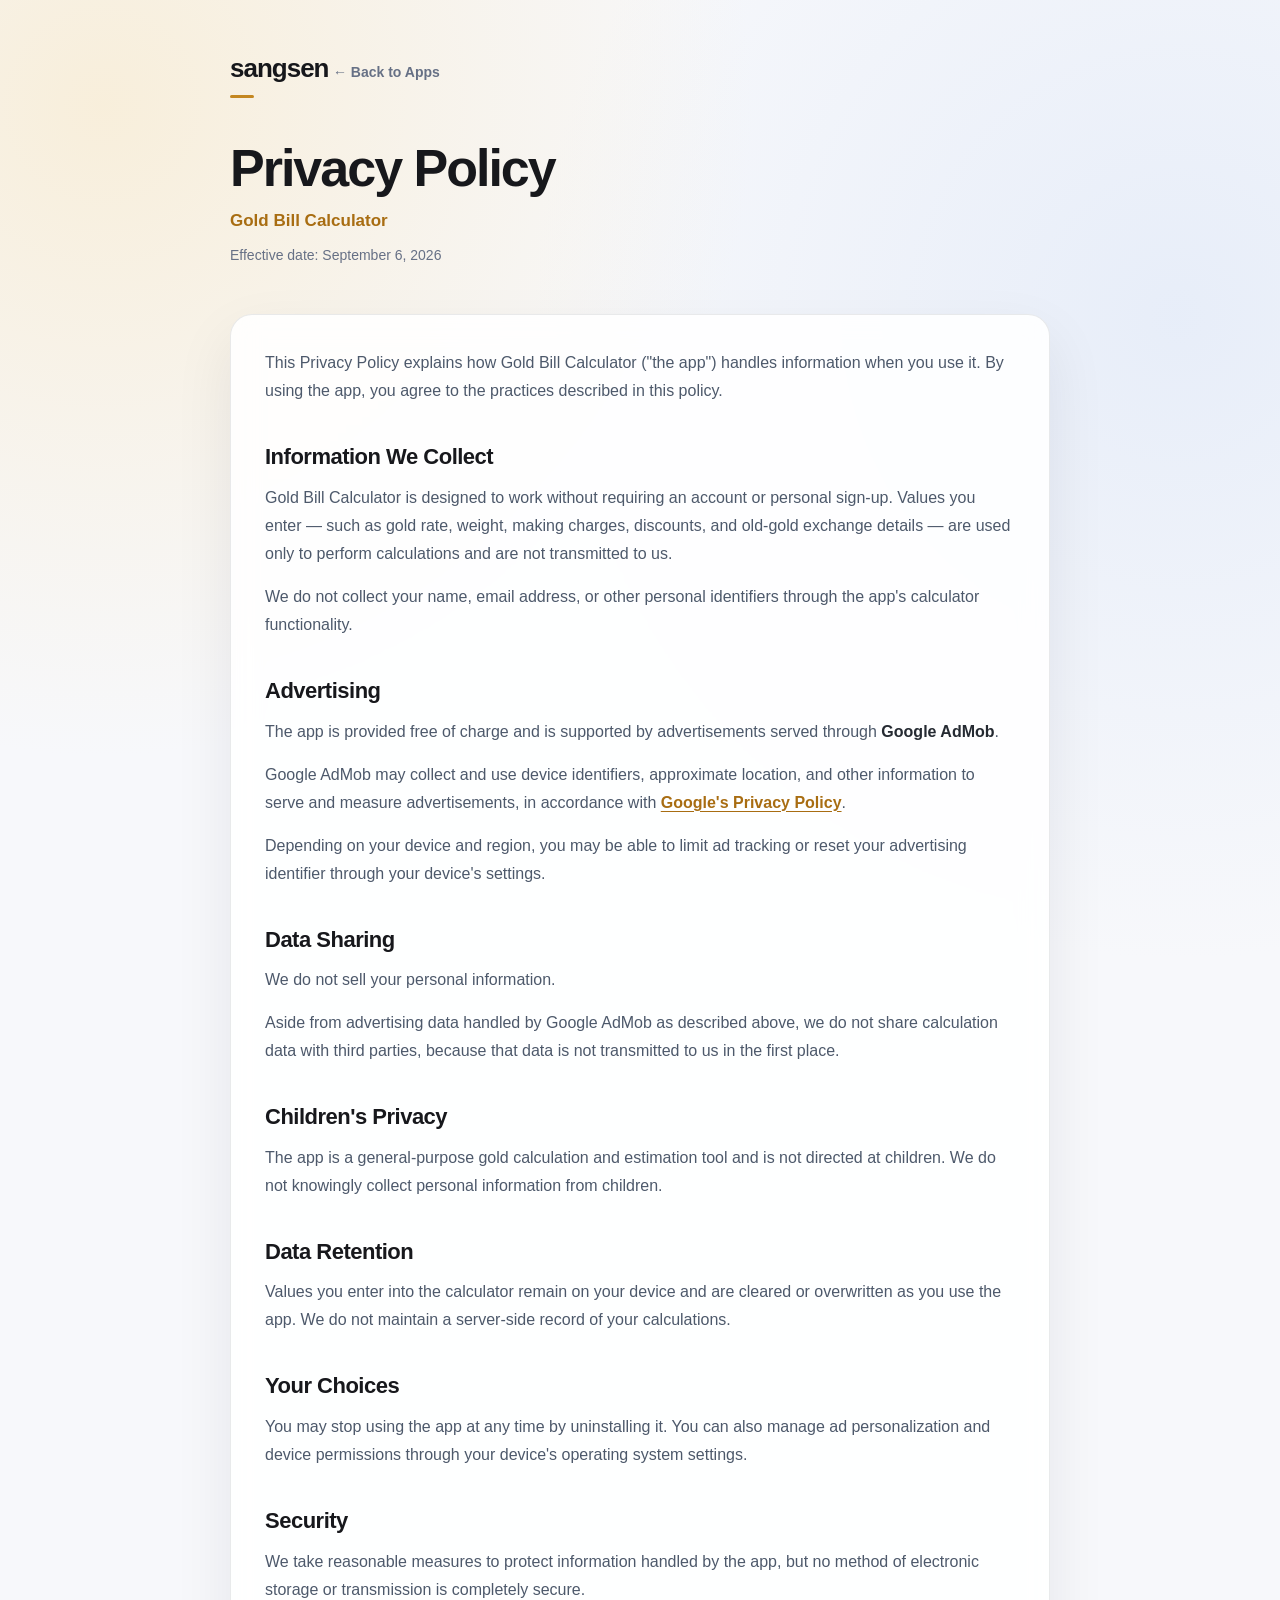
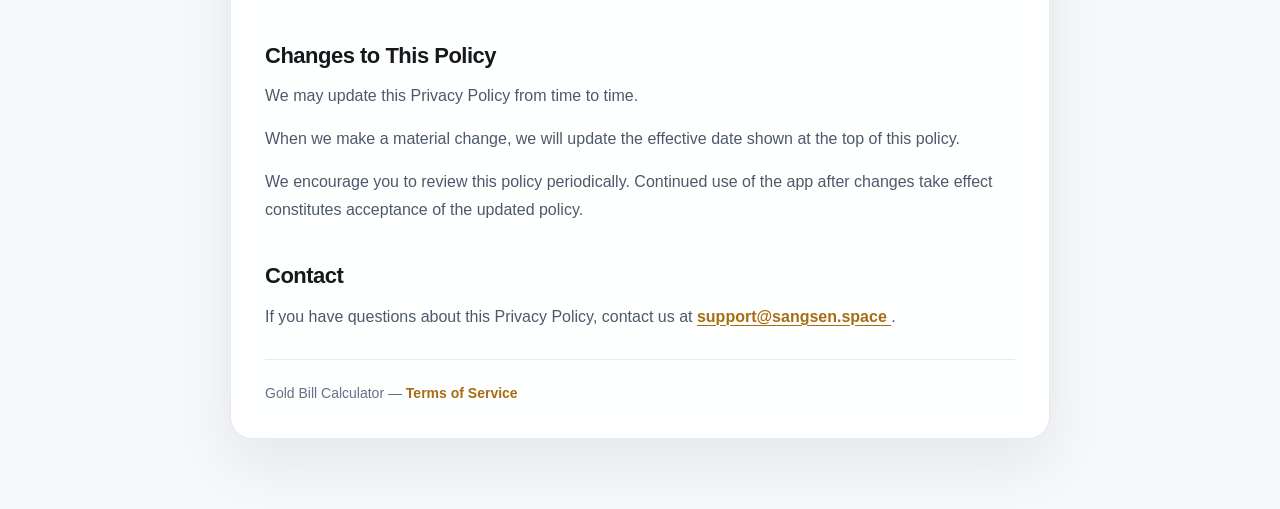
==== goldbillcalculator/privacy-policy.html @ 585979db "Add Gold Bill Calculator homepage entry with privacy policy and terms Adds index.html and style.css " ====
<!doctype html>
<html lang="en">

<head>
    <meta charset="utf-8">
    <meta name="viewport" content="width=device-width, initial-scale=1">

    <title>Privacy Policy — Gold Bill Calculator | sangsen</title>

    <meta
        name="description"
        content="Privacy Policy for Gold Bill Calculator by sangsen."
    >

    <link rel="stylesheet" href="../style.css">
</head>

<body>

<main class="legal-page">

    <header class="legal-header">

        <a class="legal-brand" href="/">
            sangsen
        </a>

        <a class="back-link" href="/">
            &larr; Back to Apps
        </a>

        <h1>
            Privacy Policy
        </h1>

        <p class="legal-app-name">
            Gold Bill Calculator
        </p>

        <p class="effective-date">
            Effective date: September 6, 2026
        </p>

    </header>


    <article class="legal-content">

        <p>
            This Privacy Policy explains how Gold Bill Calculator ("the app")
            handles information when you use it. By using the app, you agree
            to the practices described in this policy.
        </p>


        <h2>Information We Collect</h2>

        <p>
            Gold Bill Calculator is designed to work without requiring an
            account or personal sign-up. Values you enter — such as gold
            rate, weight, making charges, discounts, and old-gold exchange
            details — are used only to perform calculations and are not
            transmitted to us.
        </p>

        <p>
            We do not collect your name, email address, or other personal
            identifiers through the app's calculator functionality.
        </p>


        <h2>Advertising</h2>

        <p>
            The app is provided free of charge and is supported by
            advertisements served through <strong>Google AdMob</strong>.
        </p>

        <p>
            Google AdMob may collect and use device identifiers, approximate
            location, and other information to serve and measure
            advertisements, in accordance with
            <a href="https://policies.google.com/privacy">Google's Privacy Policy</a>.
        </p>

        <p>
            Depending on your device and region, you may be able to limit ad
            tracking or reset your advertising identifier through your
            device's settings.
        </p>


        <h2>Data Sharing</h2>

        <p>
            We do not sell your personal information.
        </p>

        <p>
            Aside from advertising data handled by Google AdMob as described
            above, we do not share calculation data with third parties,
            because that data is not transmitted to us in the first place.
        </p>


        <h2>Children's Privacy</h2>

        <p>
            The app is a general-purpose gold calculation and estimation tool
            and is not directed at children. We do not knowingly collect
            personal information from children.
        </p>


        <h2>Data Retention</h2>

        <p>
            Values you enter into the calculator remain on your device and
            are cleared or overwritten as you use the app. We do not maintain
            a server-side record of your calculations.
        </p>


        <h2>Your Choices</h2>

        <p>
            You may stop using the app at any time by uninstalling it. You
            can also manage ad personalization and device permissions through
            your device's operating system settings.
        </p>


        <h2>Security</h2>

        <p>
            We take reasonable measures to protect information handled by the
            app, but no method of electronic storage or transmission is
            completely secure.
        </p>


        <h2>Changes to This Policy</h2>

        <p>
            We may update this Privacy Policy from time to time.
        </p>

        <p>
            When we make a material change, we will update the effective date
            shown at the top of this policy.
        </p>

        <p>
            We encourage you to review this policy periodically. Continued
            use of the app after changes take effect constitutes acceptance
            of the updated policy.
        </p>


        <h2>Contact</h2>

        <p>
            If you have questions about this Privacy Policy, contact us at
            <a href="mailto:support@sangsen.space">
                support@sangsen.space
            </a>.
        </p>


        <div class="legal-footer">
            Gold Bill Calculator —
            <a href="terms-of-service.html">
                Terms of Service
            </a>
        </div>

    </article>

</main>

</body>
</html>
---- style.css ----
:root {
    --background: #f7f8fb;
    --surface: rgba(255, 255, 255, 0.88);

    --text: #17181c;
    --muted: #667085;

    --border: rgba(15, 23, 42, 0.09);

    --gold: #c48720;
    --gold-dark: #a86d12;

    --shadow:
        0 24px 60px rgba(20, 25, 35, 0.08);
}


/* =========================
   Base
========================= */

* {
    box-sizing: border-box;
}

html {
    scroll-behavior: smooth;
}

body {
    margin: 0;
    min-height: 100vh;

    font-family:
        -apple-system,
        BlinkMacSystemFont,
        "Segoe UI",
        Roboto,
        Helvetica,
        Arial,
        sans-serif;

    color: var(--text);

    background:
        radial-gradient(
            circle at 8% 5%,
            rgba(248, 236, 211, 0.8),
            transparent 28%
        ),
        radial-gradient(
            circle at 92% 15%,
            rgba(226, 234, 248, 0.75),
            transparent 30%
        ),
        var(--background);

    line-height: 1.6;
}

.container {
    width: min(960px, 92%);
    margin: 0 auto;
}


/* =========================
   Homepage Header
========================= */

.site-header {
    padding: 48px 0 70px;
}

.brand {
    display: inline-block;

    margin-bottom: 62px;

    color: #16171b;

    font-size: 26px;
    font-weight: 750;

    letter-spacing: -1px;

    text-decoration: none;
}

.brand::after,
.legal-brand::after {
    content: "";

    display: block;

    width: 24px;
    height: 3px;

    margin-top: 5px;

    border-radius: 10px;

    background: var(--gold);
}


/* =========================
   Hero
========================= */

.hero h1 {
    max-width: 760px;

    margin: 0;

    font-size: clamp(42px, 7vw, 68px);
    line-height: 1.04;

    letter-spacing: -3px;

    font-weight: 750;
}

.hero h1 span {
    display: block;

    background:
        linear-gradient(
            135deg,
            var(--gold-dark),
            #d39a32
        );

    -webkit-background-clip: text;
    background-clip: text;

    color: transparent;
}

.hero p {
    max-width: 650px;

    margin: 24px 0 0;

    color: var(--muted);

    font-size: 18px;
    line-height: 1.75;
}


/* =========================
   Apps
========================= */

main:not(.legal-page) {
    padding-bottom: 80px;
}

.section-title {
    margin: 0 0 22px;

    font-size: 25px;
    font-weight: 700;

    letter-spacing: -0.6px;
}


/* =========================
   App Card
========================= */

.app-card {
    position: relative;
    overflow: hidden;

    padding: 32px;

    border: 1px solid var(--border);
    border-radius: 24px;

    background: var(--surface);

    box-shadow: var(--shadow);

    backdrop-filter: blur(14px);
    -webkit-backdrop-filter: blur(14px);

    transition:
        transform 0.2s ease,
        box-shadow 0.2s ease;
}

.app-card:hover {
    transform: translateY(-3px);

    box-shadow:
        0 30px 70px rgba(20, 25, 35, 0.11);
}

.app-card::before {
    content: "";

    position: absolute;

    width: 260px;
    height: 260px;

    right: -120px;
    top: -130px;

    border-radius: 50%;

    background:
        radial-gradient(
            circle,
            rgba(248, 236, 211, 0.95),
            rgba(248, 236, 211, 0)
        );

    pointer-events: none;
}


/* =========================
   App Header
========================= */

.app-header {
    position: relative;
    z-index: 1;

    display: flex;
    align-items: center;

    gap: 18px;

    margin-bottom: 22px;
}

.app-icon {
    width: 64px;
    height: 64px;

    flex: 0 0 64px;

    display: grid;
    place-items: center;

    border-radius: 18px;

    background:
        linear-gradient(
            145deg,
            #e6b44f,
            #bb7c18
        );

    color: white;

    font-size: 29px;
    font-weight: 750;

    box-shadow:
        0 12px 25px rgba(183, 121, 31, 0.22),
        inset 0 1px rgba(255, 255, 255, 0.45);
}

.app-title h3 {
    margin: 0;

    font-size: 23px;
    line-height: 1.25;

    letter-spacing: -0.6px;
}

.app-title span {
    display: block;

    margin-top: 4px;

    color: var(--muted);

    font-size: 14px;
}


/* =========================
   App Description
========================= */

.app-description {
    position: relative;
    z-index: 1;

    max-width: 720px;

    margin: 0 0 26px;

    color: #4d596b;

    font-size: 16px;
}


/* =========================
   Links
========================= */

.links {
    position: relative;
    z-index: 1;

    display: flex;
    flex-wrap: wrap;

    gap: 10px;
}

.links a {
    display: inline-flex;
    align-items: center;

    gap: 8px;

    padding: 10px 15px;

    border: 1px solid var(--border);
    border-radius: 10px;

    background: rgba(255, 255, 255, 0.75);

    color: #394150;

    text-decoration: none;

    font-size: 14px;
    font-weight: 600;

    transition:
        background 0.2s ease,
        border-color 0.2s ease,
        color 0.2s ease,
        transform 0.2s ease;
}

.links a:hover {
    transform: translateY(-1px);

    background: #ffffff;

    border-color: rgba(196, 135, 32, 0.35);

    color: var(--gold-dark);
}

.arrow {
    font-size: 15px;
}


/* =========================
   Footer
========================= */

footer {
    padding: 26px 0 34px;

    border-top: 1px solid var(--border);

    color: #7b8492;

    font-size: 13px;

    text-align: right;
}


/* =========================
   Legal Pages
========================= */

.legal-page {
    width: min(820px, 92%);
    margin: 0 auto;

    padding: 48px 0 70px;
}

.legal-header {
    margin-bottom: 48px;
}

.legal-brand {
    display: inline-block;

    margin-bottom: 42px;

    color: #16171b;

    font-size: 26px;
    font-weight: 750;

    letter-spacing: -1px;

    text-decoration: none;
}

.back-link {
    display: inline-flex;
    align-items: center;

    gap: 7px;

    margin-bottom: 25px;

    color: var(--muted);

    font-size: 14px;
    font-weight: 600;

    text-decoration: none;

    transition: color 0.2s ease;
}

.back-link:hover {
    color: var(--gold-dark);
}

.legal-header h1 {
    margin: 0;

    font-size: clamp(38px, 6vw, 52px);
    line-height: 1.1;

    letter-spacing: -2px;

    font-weight: 750;
}

.legal-app-name {
    margin: 10px 0 0;

    color: var(--gold-dark);

    font-size: 17px;
    font-weight: 600;
}

.effective-date {
    margin: 10px 0 0;

    color: var(--muted);

    font-size: 14px;
}


/* =========================
   Legal Content
========================= */

.legal-content {
    padding: 34px;

    border: 1px solid var(--border);
    border-radius: 22px;

    background: var(--surface);

    box-shadow: var(--shadow);

    backdrop-filter: blur(14px);
    -webkit-backdrop-filter: blur(14px);
}

.legal-content h2 {
    margin: 38px 0 12px;

    color: var(--text);

    font-size: 22px;
    line-height: 1.3;

    letter-spacing: -0.5px;
}

.legal-content h2:first-child {
    margin-top: 0;
}

.legal-content p {
    margin: 0 0 15px;

    color: #4d596b;

    font-size: 16px;
    line-height: 1.75;
}

.legal-content strong {
    color: #252a32;
}

.legal-content ul {
    margin: 0 0 18px;

    padding-left: 24px;

    color: #4d596b;

    font-size: 16px;
    line-height: 1.75;
}

.legal-content li {
    margin-bottom: 7px;
}

.legal-content a {
    color: var(--gold-dark);

    font-weight: 600;

    text-decoration-thickness: 1px;
    text-underline-offset: 3px;
}

.legal-content a:hover {
    color: var(--gold);
}


/* =========================
   Legal Footer
========================= */

.legal-footer {
    margin-top: 28px;

    padding-top: 22px;

    border-top: 1px solid var(--border);

    color: var(--muted);

    font-size: 14px;
}

.legal-footer a {
    color: var(--gold-dark);

    font-weight: 600;

    text-decoration: none;
}

.legal-footer a:hover {
    text-decoration: underline;
}


/* =========================
   Mobile
========================= */

@media (max-width: 600px) {

    .site-header {
        padding: 36px 0 52px;
    }

    .brand {
        margin-bottom: 50px;

        font-size: 24px;
    }

    .hero h1 {
        font-size: clamp(40px, 12vw, 54px);

        letter-spacing: -2px;
    }

    .hero p {
        font-size: 16px;

        line-height: 1.65;
    }

    .app-card {
        padding: 23px;

        border-radius: 20px;
    }

    .app-icon {
        width: 56px;
        height: 56px;

        flex-basis: 56px;

        border-radius: 15px;
    }

    .app-title h3 {
        font-size: 20px;
    }

    footer {
        text-align: left;
    }


    /* Legal */

    .legal-page {
        padding: 34px 0 50px;
    }

    .legal-header {
        margin-bottom: 32px;
    }

    .legal-brand {
        margin-bottom: 34px;

        font-size: 24px;
    }

    .legal-header h1 {
        font-size: 38px;

        letter-spacing: -1.5px;
    }

    .legal-content {
        padding: 23px;

        border-radius: 18px;
    }

    .legal-content h2 {
        margin-top: 32px;

        font-size: 20px;
    }

    .legal-content p,
    .legal-content ul {
        font-size: 15px;
        line-height: 1.7;
    }

    .legal-content ul {
        padding-left: 21px;
    }
}
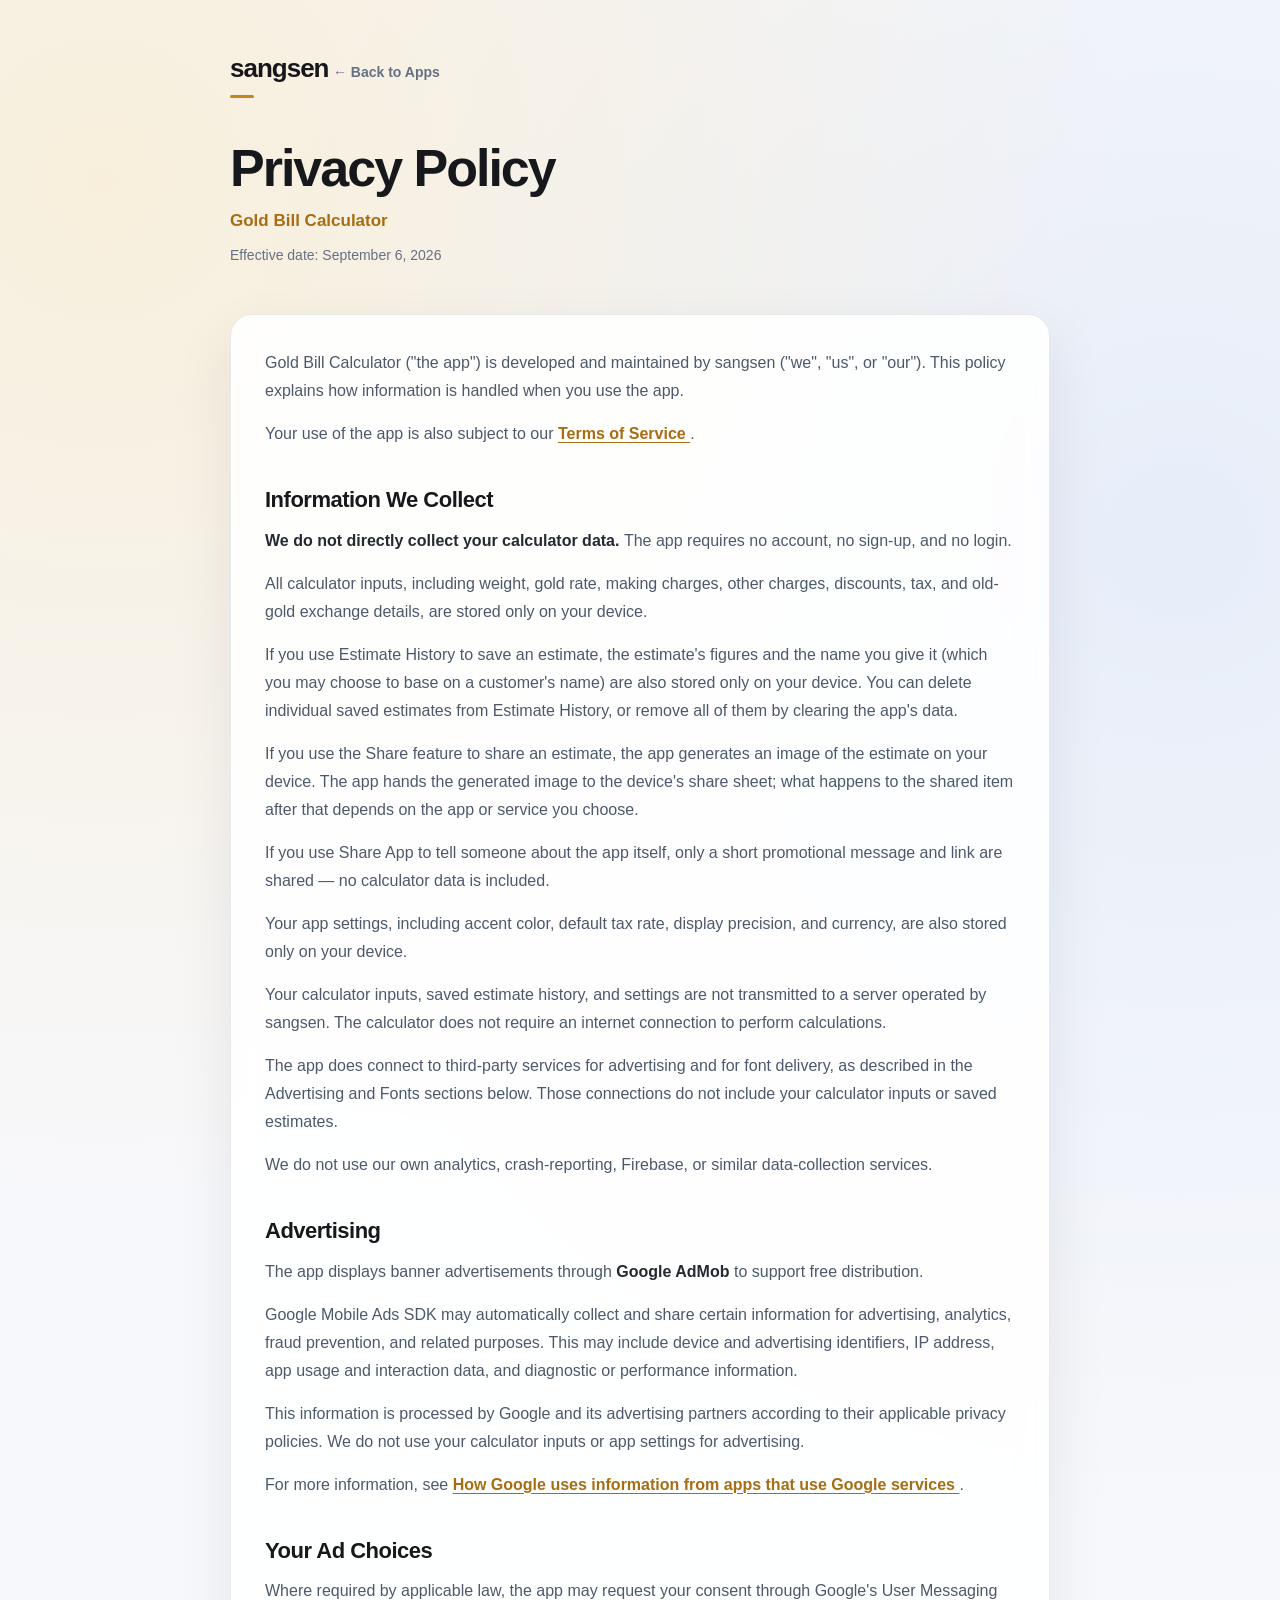
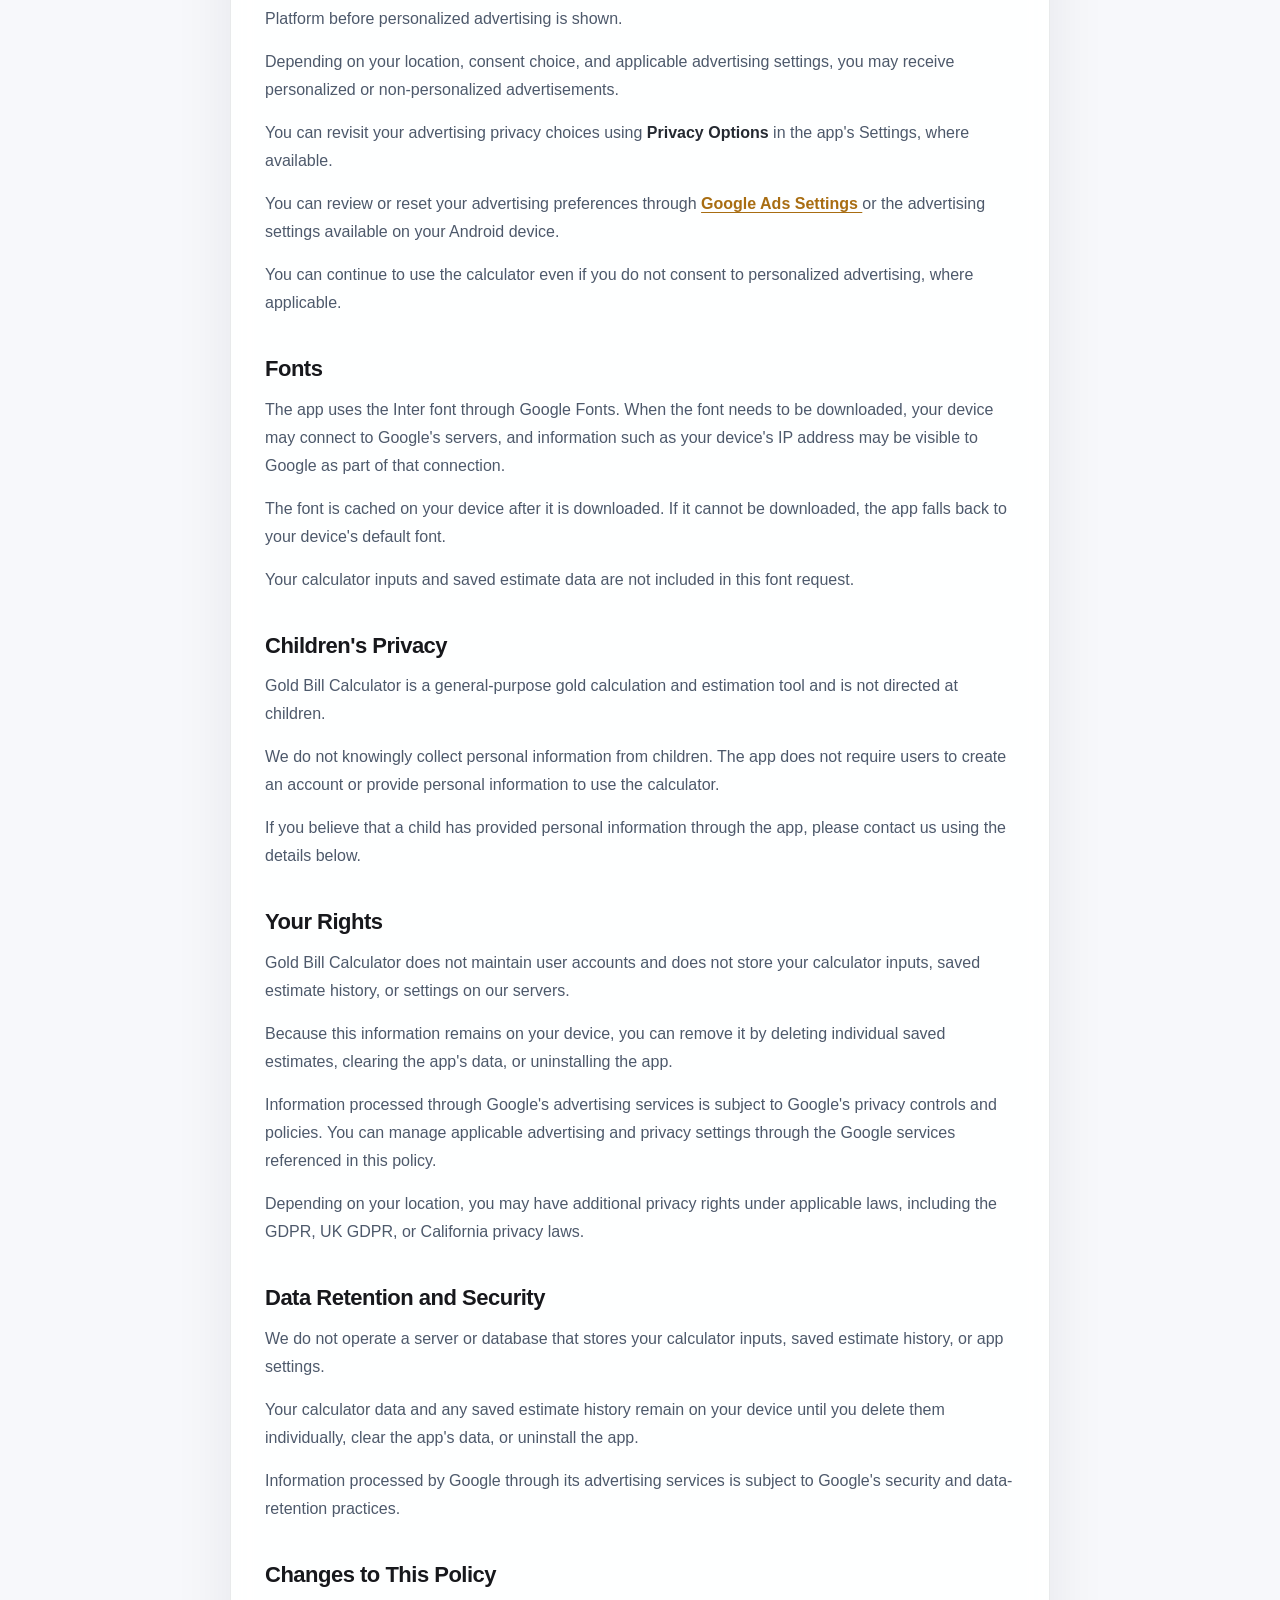
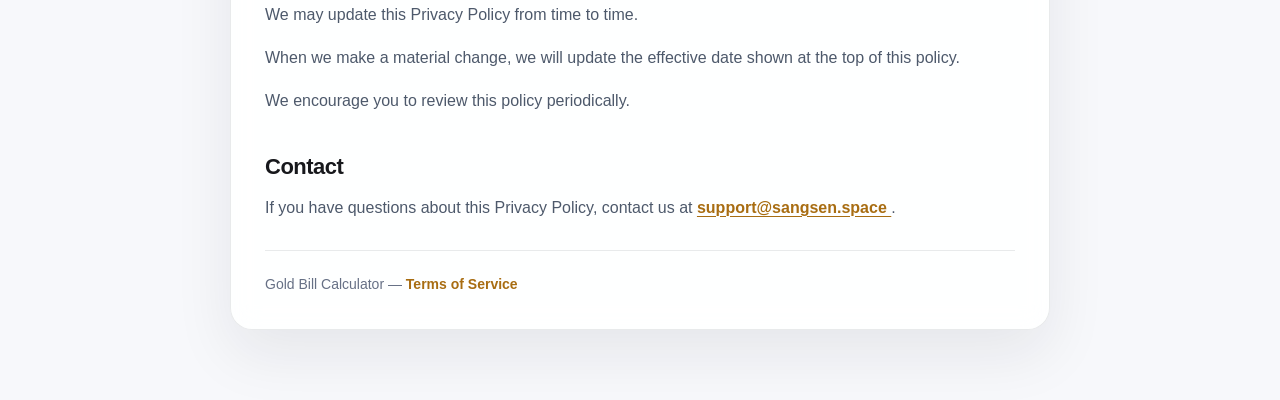
==== commit 4cb8bdb1: "Sync Gold Bill Calculator privacy policy with app's legal/PRIVACY_POLICY.md Bring the hosted page's " ====
--- a/goldbillcalculator/privacy-policy.html
+++ b/goldbillcalculator/privacy-policy.html
@@ -47,95 +47,228 @@
     <article class="legal-content">
 
         <p>
-            This Privacy Policy explains how Gold Bill Calculator ("the app")
-            handles information when you use it. By using the app, you agree
-            to the practices described in this policy.
+            Gold Bill Calculator ("the app") is developed and maintained by
+            sangsen ("we", "us", or "our"). This policy explains how
+            information is handled when you use the app.
+        </p>
+
+        <p>
+            Your use of the app is also subject to our
+            <a href="terms-of-service.html">
+                Terms of Service
+            </a>.
         </p>
 
 
         <h2>Information We Collect</h2>
 
         <p>
-            Gold Bill Calculator is designed to work without requiring an
-            account or personal sign-up. Values you enter — such as gold
-            rate, weight, making charges, discounts, and old-gold exchange
-            details — are used only to perform calculations and are not
-            transmitted to us.
-        </p>
-
-        <p>
-            We do not collect your name, email address, or other personal
-            identifiers through the app's calculator functionality.
+            <strong>
+                We do not directly collect your calculator data.
+            </strong>
+            The app requires no account, no sign-up, and no login.
+        </p>
+
+        <p>
+            All calculator inputs, including weight, gold rate, making
+            charges, other charges, discounts, tax, and old-gold exchange
+            details, are stored only on your device.
+        </p>
+
+        <p>
+            If you use Estimate History to save an estimate, the estimate's
+            figures and the name you give it (which you may choose to base
+            on a customer's name) are also stored only on your device. You
+            can delete individual saved estimates from Estimate History, or
+            remove all of them by clearing the app's data.
+        </p>
+
+        <p>
+            If you use the Share feature to share an estimate, the app
+            generates an image of the estimate on your device. The app hands
+            the generated image to the device's share sheet; what happens to
+            the shared item after that depends on the app or service you
+            choose.
+        </p>
+
+        <p>
+            If you use Share App to tell someone about the app itself, only a
+            short promotional message and link are shared — no calculator
+            data is included.
+        </p>
+
+        <p>
+            Your app settings, including accent color, default tax rate,
+            display precision, and currency, are also stored only on your
+            device.
+        </p>
+
+        <p>
+            Your calculator inputs, saved estimate history, and settings are
+            not transmitted to a server operated by sangsen. The calculator
+            does not require an internet connection to perform calculations.
+        </p>
+
+        <p>
+            The app does connect to third-party services for advertising and
+            for font delivery, as described in the Advertising and Fonts
+            sections below. Those connections do not include your calculator
+            inputs or saved estimates.
+        </p>
+
+        <p>
+            We do not use our own analytics, crash-reporting, Firebase, or
+            similar data-collection services.
         </p>
 
 
         <h2>Advertising</h2>
 
         <p>
-            The app is provided free of charge and is supported by
-            advertisements served through <strong>Google AdMob</strong>.
-        </p>
-
-        <p>
-            Google AdMob may collect and use device identifiers, approximate
-            location, and other information to serve and measure
-            advertisements, in accordance with
-            <a href="https://policies.google.com/privacy">Google's Privacy Policy</a>.
-        </p>
-
-        <p>
-            Depending on your device and region, you may be able to limit ad
-            tracking or reset your advertising identifier through your
-            device's settings.
-        </p>
-
-
-        <h2>Data Sharing</h2>
-
-        <p>
-            We do not sell your personal information.
-        </p>
-
-        <p>
-            Aside from advertising data handled by Google AdMob as described
-            above, we do not share calculation data with third parties,
-            because that data is not transmitted to us in the first place.
+            The app displays banner advertisements through
+            <strong>Google AdMob</strong> to support free distribution.
+        </p>
+
+        <p>
+            Google Mobile Ads SDK may automatically collect and share certain
+            information for advertising, analytics, fraud prevention, and
+            related purposes. This may include device and advertising
+            identifiers, IP address, app usage and interaction data, and
+            diagnostic or performance information.
+        </p>
+
+        <p>
+            This information is processed by Google and its advertising
+            partners according to their applicable privacy policies. We do
+            not use your calculator inputs or app settings for advertising.
+        </p>
+
+        <p>
+            For more information, see
+            <a href="https://policies.google.com/technologies/partner-sites">
+                How Google uses information from apps that use Google services
+            </a>.
+        </p>
+
+
+        <h2>Your Ad Choices</h2>
+
+        <p>
+            Where required by applicable law, the app may request your
+            consent through Google's User Messaging Platform before
+            personalized advertising is shown.
+        </p>
+
+        <p>
+            Depending on your location, consent choice, and applicable
+            advertising settings, you may receive personalized or
+            non-personalized advertisements.
+        </p>
+
+        <p>
+            You can revisit your advertising privacy choices using
+            <strong>Privacy Options</strong> in the app's Settings, where
+            available.
+        </p>
+
+        <p>
+            You can review or reset your advertising preferences through
+            <a href="https://adssettings.google.com/">
+                Google Ads Settings
+            </a>
+            or the advertising settings available on your Android device.
+        </p>
+
+        <p>
+            You can continue to use the calculator even if you do not consent
+            to personalized advertising, where applicable.
+        </p>
+
+
+        <h2>Fonts</h2>
+
+        <p>
+            The app uses the Inter font through Google Fonts. When the font
+            needs to be downloaded, your device may connect to Google's
+            servers, and information such as your device's IP address may be
+            visible to Google as part of that connection.
+        </p>
+
+        <p>
+            The font is cached on your device after it is downloaded. If it
+            cannot be downloaded, the app falls back to your device's default
+            font.
+        </p>
+
+        <p>
+            Your calculator inputs and saved estimate data are not included
+            in this font request.
         </p>
 
 
         <h2>Children's Privacy</h2>
 
         <p>
-            The app is a general-purpose gold calculation and estimation tool
-            and is not directed at children. We do not knowingly collect
-            personal information from children.
-        </p>
-
-
-        <h2>Data Retention</h2>
-
-        <p>
-            Values you enter into the calculator remain on your device and
-            are cleared or overwritten as you use the app. We do not maintain
-            a server-side record of your calculations.
-        </p>
-
-
-        <h2>Your Choices</h2>
-
-        <p>
-            You may stop using the app at any time by uninstalling it. You
-            can also manage ad personalization and device permissions through
-            your device's operating system settings.
-        </p>
-
-
-        <h2>Security</h2>
-
-        <p>
-            We take reasonable measures to protect information handled by the
-            app, but no method of electronic storage or transmission is
-            completely secure.
+            Gold Bill Calculator is a general-purpose gold calculation and
+            estimation tool and is not directed at children.
+        </p>
+
+        <p>
+            We do not knowingly collect personal information from children.
+            The app does not require users to create an account or provide
+            personal information to use the calculator.
+        </p>
+
+        <p>
+            If you believe that a child has provided personal information
+            through the app, please contact us using the details below.
+        </p>
+
+
+        <h2>Your Rights</h2>
+
+        <p>
+            Gold Bill Calculator does not maintain user accounts and does not
+            store your calculator inputs, saved estimate history, or
+            settings on our servers.
+        </p>
+
+        <p>
+            Because this information remains on your device, you can remove
+            it by deleting individual saved estimates, clearing the app's
+            data, or uninstalling the app.
+        </p>
+
+        <p>
+            Information processed through Google's advertising services is
+            subject to Google's privacy controls and policies. You can
+            manage applicable advertising and privacy settings through the
+            Google services referenced in this policy.
+        </p>
+
+        <p>
+            Depending on your location, you may have additional privacy
+            rights under applicable laws, including the GDPR, UK GDPR, or
+            California privacy laws.
+        </p>
+
+
+        <h2>Data Retention and Security</h2>
+
+        <p>
+            We do not operate a server or database that stores your
+            calculator inputs, saved estimate history, or app settings.
+        </p>
+
+        <p>
+            Your calculator data and any saved estimate history remain on
+            your device until you delete them individually, clear the app's
+            data, or uninstall the app.
+        </p>
+
+        <p>
+            Information processed by Google through its advertising services
+            is subject to Google's security and data-retention practices.
         </p>
 
 
@@ -151,9 +284,7 @@
         </p>
 
         <p>
-            We encourage you to review this policy periodically. Continued
-            use of the app after changes take effect constitutes acceptance
-            of the updated policy.
+            We encourage you to review this policy periodically.
         </p>
 
 
